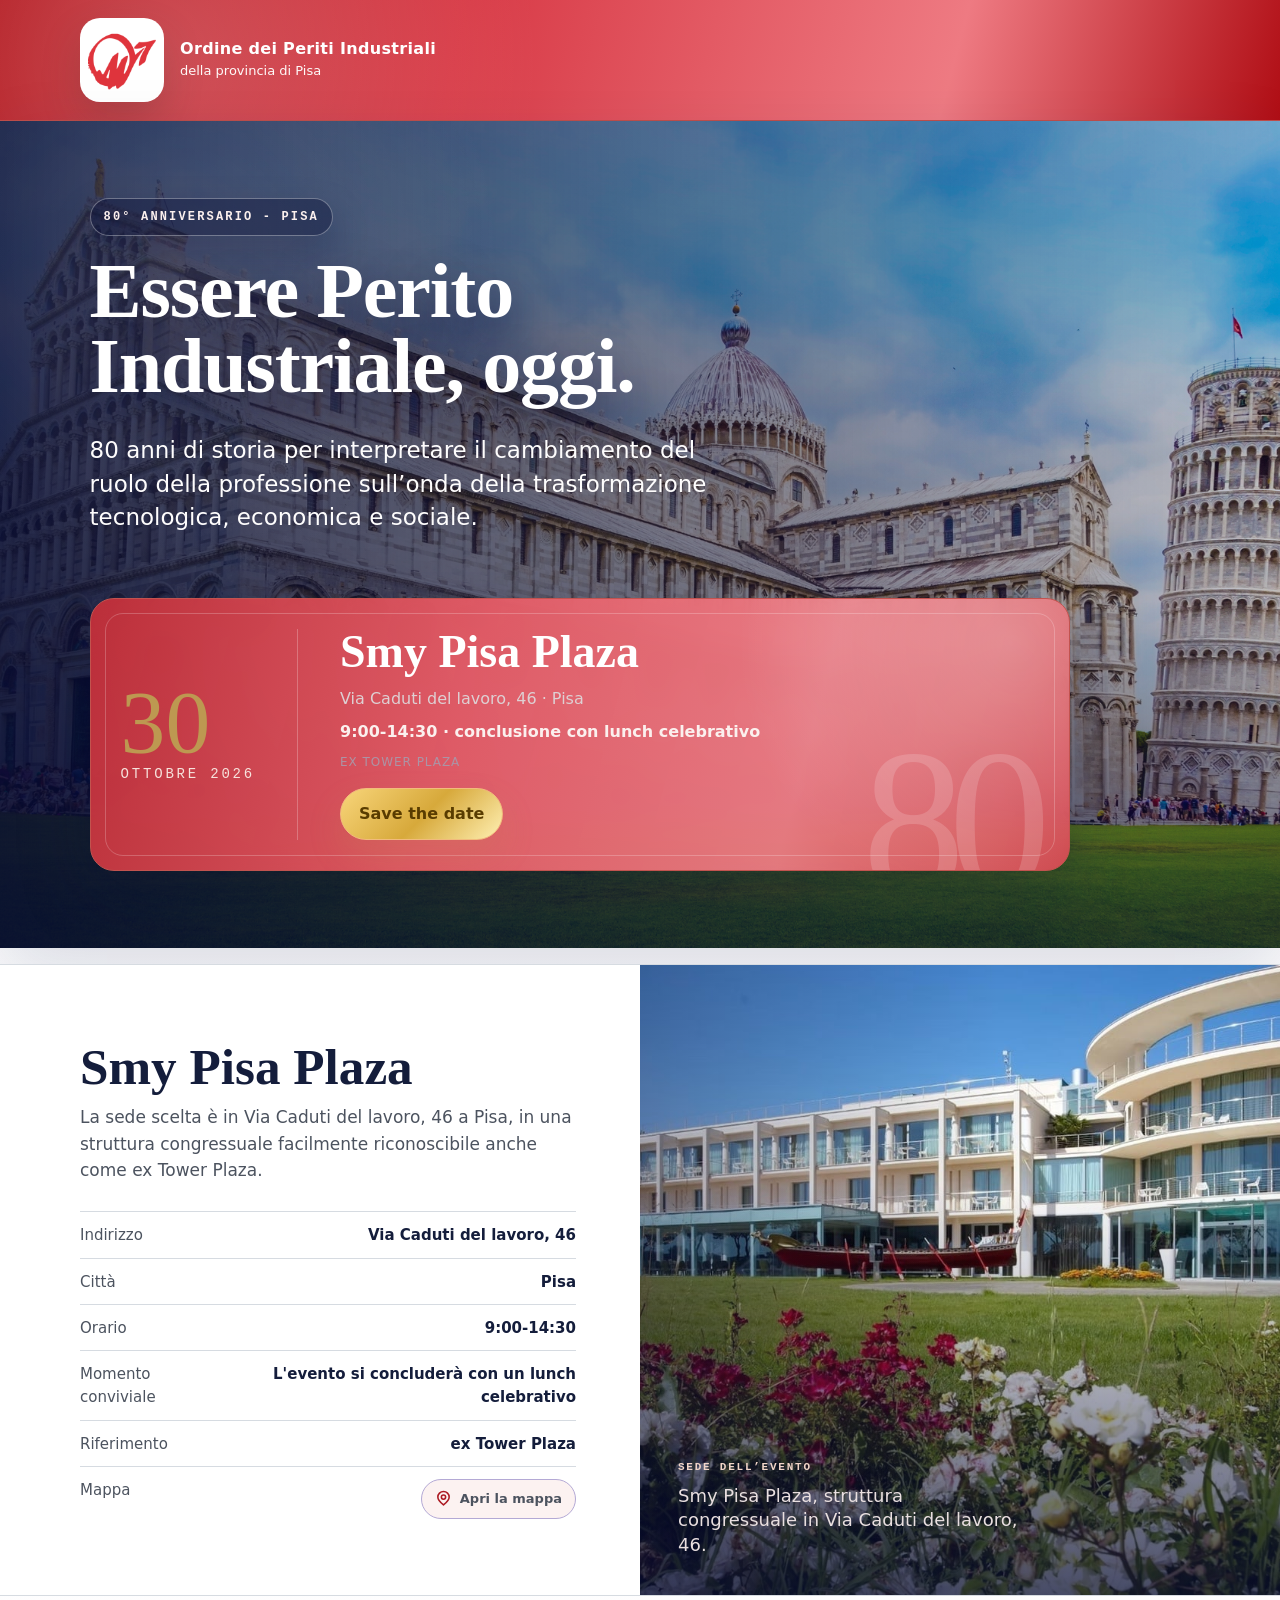
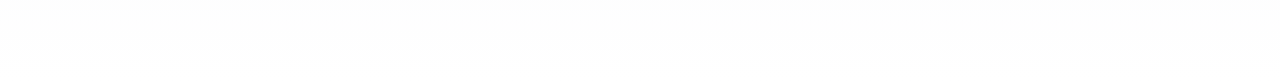
==== index.html @ 5a72cce8 "Move anniversary label into hero image" ====
<!doctype html>
<html lang="it">
<head>
  <meta charset="utf-8" />
  <meta name="viewport" content="width=device-width, initial-scale=1" />
  <title>Essere Perito Industriale, oggi. | 80° Anniversario Periti Pisa</title>
  <meta name="description" content="80 anni di storia per interpretare il cambiamento del ruolo della professione sull'onda della trasformazione tecnologica, economica e sociale." />
  <meta name="robots" content="noindex, nofollow, noarchive, nosnippet, noimageindex" />
  <meta name="googlebot" content="noindex, nofollow, noarchive, nosnippet, noimageindex" />
  <style>
    :root {
      --bg: oklch(98.5% 0.004 255);
      --surface: oklch(100% 0 0);
      --fg: oklch(24% 0.06 270);
      --muted: oklch(44% 0.022 260);
      --border: oklch(89% 0.01 255);
      --accent: oklch(48% 0.18 25);
      --accent-2: #e95d68;
      --accent-brown: #6c3b35;
      --accent-dark: #482a26;
      --red-soft: oklch(94% 0.034 22);
      --red-wash: oklch(97% 0.018 24);
      --red-gradient: linear-gradient(110deg, #d93a44 0%, #f0737d 28%, #e55a66 52%, #f28a91 78%, #d93a44 100%);
      --red-page-gradient: linear-gradient(180deg, #ffffff 0%, #fbfbfc 48%, #ffffff 100%);
      --deep: oklch(27% 0.09 270);
      --deep-2: oklch(18% 0.075 270);
      --gold: oklch(70% 0.10 82);
      --gold-strong: oklch(78% 0.13 82);
      --gold-dark: oklch(38% 0.08 78);
      --paper: oklch(97% 0.006 255);
      --font-display: "Iowan Old Style", "Charter", Georgia, serif;
      --font-body: -apple-system, BlinkMacSystemFont, "Segoe UI", system-ui, sans-serif;
      --font-mono: "IBM Plex Mono", ui-monospace, Menlo, monospace;
    }

    * { box-sizing: border-box; }
    html { scroll-behavior: smooth; }
    body {
      margin: 0;
      background: var(--bg);
      color: var(--fg);
      font-family: var(--font-body);
      line-height: 1.55;
      -webkit-font-smoothing: antialiased;
      text-rendering: optimizeLegibility;
    }

    a { color: inherit; }
    .page {
      min-height: 100vh;
      position: relative;
      background:
        radial-gradient(circle at 86% 8%, color-mix(in oklch, var(--accent-2) 5%, transparent), transparent 34rem),
        radial-gradient(circle at 8% 24%, color-mix(in oklch, var(--red-soft) 18%, transparent), transparent 34rem),
        var(--red-page-gradient);
    }

    .page::before {
      content: "";
      position: absolute;
      inset: 0;
      pointer-events: none;
      background:
        linear-gradient(135deg, color-mix(in oklch, var(--accent) 2%, transparent), transparent 30%),
        linear-gradient(315deg, color-mix(in oklch, var(--accent-2) 2%, transparent), transparent 38%);
      opacity: 0.34;
    }

    .page > * {
      position: relative;
      z-index: 1;
    }

    .wrap {
      width: min(1120px, calc(100% - 40px));
      margin: 0 auto;
    }

    .header-band {
      border-bottom: 1px solid color-mix(in oklch, white 18%, var(--accent));
      background:
        radial-gradient(circle at 12% 50%, color-mix(in oklch, white 22%, transparent), transparent 24rem),
        linear-gradient(105deg, #b00e15 0%, #d83a46 36%, #ee7a82 74%, #b00e15 100%);
      box-shadow: 0 14px 42px color-mix(in oklch, var(--accent) 16%, transparent);
    }

    .topbar {
      display: flex;
      justify-content: space-between;
      align-items: center;
      gap: 24px;
      padding: 18px 0;
    }

    .brand {
      display: flex;
      align-items: center;
      gap: 16px;
      min-width: 0;
    }

    .brand-logo {
      width: 84px;
      height: 84px;
      display: block;
      flex: 0 0 auto;
      object-fit: contain;
      padding: 7px;
      border-radius: 20px;
      background: white;
      border: 1px solid color-mix(in oklch, white 42%, transparent);
      box-shadow: 0 18px 38px color-mix(in oklch, var(--accent-dark) 22%, transparent);
    }

    .brand strong {
      display: block;
      color: white;
      font-size: 16px;
      line-height: 1.2;
      letter-spacing: 0.02em;
    }

    .brand span {
      display: block;
      color: color-mix(in oklch, white 78%, var(--red-soft));
      font-size: 13px;
      margin-top: 2px;
    }

    .cover-kicker {
      display: inline-flex;
      align-items: center;
      width: fit-content;
      margin: 0 0 18px;
      padding: 9px 13px;
      border: 1px solid color-mix(in oklch, white 34%, transparent);
      border-radius: 999px;
      background: color-mix(in oklch, var(--deep-2) 40%, transparent);
      color: color-mix(in oklch, white 88%, var(--gold));
      font-family: var(--font-mono);
      font-size: 12px;
      font-weight: 800;
      letter-spacing: 0.18em;
      text-transform: uppercase;
      box-shadow: 0 16px 36px color-mix(in oklch, var(--deep-2) 26%, transparent);
    }

    .hero-shell {
      width: 100%;
      margin: 0;
    }

    .hero {
      position: relative;
      display: grid;
      grid-template-columns: minmax(0, 1fr);
      align-content: space-between;
      gap: clamp(28px, 5vw, 72px);
      align-items: stretch;
      min-height: calc(100svh - 121px);
      margin: 0 0 16px;
      padding: clamp(34px, 6vw, 84px) max(clamp(24px, 7vw, 112px), calc((100vw - 1120px) / 2));
      overflow: hidden;
      border-radius: 0;
      background:
        linear-gradient(90deg, color-mix(in oklch, var(--deep-2) 88%, transparent) 0%, color-mix(in oklch, var(--deep-2) 56%, transparent) 48%, color-mix(in oklch, var(--deep-2) 24%, transparent) 100%),
        url("assets/pisa-piazza-miracoli.png") center 54% / cover no-repeat;
      box-shadow: 0 28px 70px color-mix(in oklch, var(--deep) 14%, transparent);
    }

    .hero::before {
      content: "";
      position: absolute;
      inset: 0;
      background:
        radial-gradient(circle at 14% 16%, color-mix(in oklch, white 12%, transparent), transparent 20rem),
        linear-gradient(180deg, transparent 58%, color-mix(in oklch, var(--deep-2) 54%, transparent));
      pointer-events: none;
    }

    .hero-copy {
      position: relative;
      z-index: 1;
      min-width: 0;
      align-self: end;
      max-width: 760px;
    }

    .eyebrow {
      color: var(--accent);
      font-family: var(--font-mono);
      font-size: 12px;
      letter-spacing: 0.18em;
      text-transform: uppercase;
      font-weight: 700;
      margin: 0 0 18px;
    }

    h1 {
      margin: 0;
      color: var(--fg);
      font-family: var(--font-display);
      font-size: clamp(46px, 6.1vw, 84px);
      line-height: 0.96;
      letter-spacing: -0.015em;
      text-wrap: balance;
    }

    .hero .eyebrow {
      color: color-mix(in oklch, white 78%, var(--gold));
    }

    .hero h1 {
      color: white;
      max-width: 900px;
      text-shadow: 0 18px 46px color-mix(in oklch, var(--deep-2) 58%, transparent);
    }

    .anniversary {
      color: var(--accent);
      font-feature-settings: "lnum" 1;
    }

    .hero .anniversary {
      color: var(--gold);
    }

    .lead {
      max-width: 660px;
      margin: clamp(20px, 3vw, 30px) 0 0;
      color: var(--muted);
      font-size: clamp(18px, 2vw, 23px);
      line-height: 1.45;
      text-wrap: pretty;
    }

    .hero .lead {
      max-width: 620px;
      color: color-mix(in oklch, white 82%, var(--paper));
    }

    .actions {
      display: flex;
      flex-wrap: wrap;
      gap: 12px;
      margin-top: 30px;
    }

    .button {
      min-height: 48px;
      display: inline-flex;
      align-items: center;
      justify-content: center;
      padding: 13px 18px;
      border: 1px solid var(--fg);
      border-radius: 999px;
      text-decoration: none;
      font-weight: 800;
    }

    .button.primary {
      background: var(--red-gradient);
      border-color: var(--accent);
      color: white;
      box-shadow: 0 18px 36px color-mix(in oklch, var(--accent) 12%, transparent);
    }

    .button.secondary {
      background: transparent;
      color: var(--fg);
    }

    .hero .button.secondary {
      border-color: color-mix(in oklch, white 70%, transparent);
      background: color-mix(in oklch, var(--deep-2) 18%, transparent);
      color: white;
      backdrop-filter: blur(8px);
      -webkit-backdrop-filter: blur(8px);
    }

    .event-save-date {
      border-color: color-mix(in oklch, var(--gold-strong) 78%, white);
      background: linear-gradient(135deg, #f8d57a 0%, #d7a93b 52%, #fff0b3 100%);
      color: var(--gold-dark);
      box-shadow: 0 16px 34px color-mix(in oklch, var(--gold) 18%, transparent);
      width: fit-content;
    }

    .event-card {
      position: relative;
      z-index: 1;
      display: grid;
      grid-template-columns: auto minmax(0, 1fr);
      align-items: center;
      gap: clamp(20px, 4vw, 42px);
      min-height: 0;
      margin: 0;
      padding: clamp(20px, 3vw, 30px);
      background:
        radial-gradient(circle at 92% 20%, color-mix(in oklch, white 34%, transparent), transparent 18rem),
        linear-gradient(105deg, #c92f39 0%, #e85c67 35%, #f27d86 72%, #d6414b 100%);
      color: white;
      border: 1px solid color-mix(in oklch, white 20%, var(--accent));
      border-radius: 24px;
      overflow: hidden;
      box-shadow: 0 18px 46px color-mix(in oklch, var(--accent) 11%, transparent);
    }

    .hero .event-card {
      align-self: end;
      width: min(100%, 980px);
      background:
        radial-gradient(circle at 94% 16%, color-mix(in oklch, white 30%, transparent), transparent 17rem),
        linear-gradient(105deg, color-mix(in oklch, #c92f39 92%, transparent) 0%, color-mix(in oklch, #e85c67 94%, transparent) 38%, color-mix(in oklch, #f27d86 92%, transparent) 72%, color-mix(in oklch, #d6414b 94%, transparent) 100%);
      backdrop-filter: blur(12px);
      -webkit-backdrop-filter: blur(12px);
      box-shadow: 0 24px 70px color-mix(in oklch, var(--deep-2) 32%, transparent);
    }

    .event-card::before {
      content: "";
      position: absolute;
      inset: 14px;
      border: 1px solid color-mix(in oklch, white 22%, transparent);
      border-radius: 18px;
      pointer-events: none;
    }

    .event-card::after {
      content: "80";
      position: absolute;
      right: clamp(16px, 3vw, 34px);
      bottom: -34px;
      z-index: 0;
      color: color-mix(in oklch, white 16%, transparent);
      font-family: var(--font-display);
      font-size: clamp(120px, 16vw, 220px);
      line-height: 0.8;
      letter-spacing: -0.08em;
      pointer-events: none;
    }

    .date-block {
      position: relative;
      z-index: 1;
      display: grid;
      gap: 4px;
    }

    .date-block .day {
      font-family: var(--font-display);
      font-size: clamp(58px, 7vw, 92px);
      line-height: 0.85;
      color: var(--gold);
    }

    .date-block .month {
      font-family: var(--font-mono);
      letter-spacing: 0.2em;
      text-transform: uppercase;
      font-size: 14px;
      color: color-mix(in oklch, white 76%, var(--gold));
    }

    .venue-block {
      position: relative;
      z-index: 1;
      border-left: 1px solid color-mix(in oklch, white 24%, transparent);
      padding-left: clamp(20px, 4vw, 42px);
    }

    .venue-block h2 {
      margin: 0;
      font-family: var(--font-display);
      font-size: clamp(28px, 3.8vw, 46px);
      line-height: 1;
      color: white;
    }

    .venue-block p {
      margin: 12px 0 0;
      color: color-mix(in oklch, white 82%, var(--deep));
      font-size: 16px;
    }

    .event-time {
      display: block;
      margin-top: 8px;
      color: color-mix(in oklch, white 88%, var(--gold));
      font-weight: 800;
    }

    .map-link {
      min-height: 40px;
      display: inline-flex;
      align-items: center;
      gap: 8px;
      padding: 9px 13px;
      border: 1px solid color-mix(in oklch, white 42%, transparent);
      border-radius: 999px;
      color: white;
      background: color-mix(in oklch, var(--deep-2) 14%, transparent);
      text-decoration: none;
      font-size: 13px;
      font-weight: 800;
      backdrop-filter: blur(8px);
      -webkit-backdrop-filter: blur(8px);
    }

    .map-link svg {
      width: 17px;
      height: 17px;
      flex: 0 0 auto;
      stroke-width: 2.2;
    }

    .location-map {
      grid-column: 1 / -1;
    }

    .location-map .map-link {
      border-color: color-mix(in oklch, var(--accent) 32%, var(--border));
      color: var(--accent);
      background: color-mix(in oklch, var(--accent) 6%, white);
      backdrop-filter: none;
      -webkit-backdrop-filter: none;
    }

    .venue-block small {
      display: block;
      margin-top: 8px;
      color: color-mix(in oklch, white 58%, var(--deep));
      font-size: 12px;
      letter-spacing: 0.08em;
      text-transform: uppercase;
    }

    .event-action {
      position: relative;
      z-index: 1;
      display: flex;
      justify-content: flex-start;
      align-items: center;
      margin-top: 16px;
    }

    .section {
      padding: clamp(46px, 7vw, 84px) 0;
      width: 100%;
    }

    .location-section {
      padding-top: 0;
      padding-bottom: clamp(44px, 7vw, 86px);
      background:
        linear-gradient(180deg, white 0%, color-mix(in oklch, var(--paper) 64%, white) 50%, white 100%);
    }

    .section-grid {
      display: grid;
      grid-template-columns: 0.75fr 1.25fr;
      gap: clamp(28px, 6vw, 84px);
      align-items: start;
    }

    .section-title {
      margin: 0;
      color: var(--fg);
      font-family: var(--font-display);
      font-size: clamp(34px, 4.6vw, 64px);
      line-height: 1;
      text-wrap: balance;
    }

    .body-copy {
      display: grid;
      gap: 18px;
      color: var(--muted);
      font-size: clamp(17px, 1.4vw, 19px);
    }

    .body-copy p { margin: 0; max-width: 68ch; }

    .location {
      display: grid;
      grid-template-columns: 1fr 1fr;
      width: 100%;
      max-width: none;
      border-top: 1px solid var(--border);
      border-bottom: 1px solid var(--border);
      background: var(--surface);
      overflow: hidden;
    }

    .location-copy {
      width: min(560px, calc(100% - 40px));
      justify-self: end;
      padding: clamp(38px, 6vw, 76px) clamp(28px, 5vw, 64px) clamp(38px, 6vw, 76px) 0;
    }

    .location-copy h2 {
      margin: 0 0 12px;
      font-family: var(--font-display);
      font-size: clamp(32px, 4vw, 54px);
      line-height: 1;
    }

    .location-copy p {
      margin: 0 0 18px;
      color: var(--muted);
      font-size: 17px;
    }

    .location-meta {
      display: grid;
      gap: 10px;
      margin: 28px 0 0;
    }

    .meta-line {
      display: flex;
      justify-content: space-between;
      gap: 20px;
      padding-top: 12px;
      border-top: 1px solid var(--border);
      font-size: 15px;
    }

    .meta-line span { color: var(--muted); }
    .meta-line strong { text-align: right; }

    .location-photo {
      min-height: clamp(430px, 44vw, 620px);
      color: white;
      display: grid;
      position: relative;
      overflow: hidden;
    }

    .location-photo img {
      position: absolute;
      inset: 0;
      width: 100%;
      height: 100%;
      object-fit: cover;
      object-position: center 28%;
    }

    .location-photo::after {
      content: "";
      position: absolute;
      inset: 0;
      background:
        linear-gradient(180deg, transparent 35%, color-mix(in oklch, var(--deep-2) 74%, transparent)),
        linear-gradient(90deg, color-mix(in oklch, var(--deep-2) 34%, transparent), transparent 56%);
    }

    .photo-caption {
      align-self: end;
      justify-self: start;
      position: absolute;
      left: clamp(22px, 4vw, 38px);
      right: clamp(22px, 4vw, 38px);
      bottom: clamp(22px, 4vw, 38px);
      z-index: 1;
      max-width: 34ch;
    }

    .photo-caption span {
      display: block;
      color: color-mix(in oklch, white 64%, var(--gold));
      font-family: var(--font-mono);
      font-size: 11px;
      font-weight: 800;
      letter-spacing: 0.16em;
      text-transform: uppercase;
      margin-bottom: 8px;
    }

    .photo-caption p {
      margin: 0;
      color: color-mix(in oklch, white 88%, var(--deep));
      font-size: 18px;
      line-height: 1.35;
    }

    .closing {
      width: 100%;
      max-width: none;
      margin-top: 0;
      padding: clamp(26px, 4vw, 48px) max(clamp(24px, 7vw, 112px), calc((100vw - 1120px) / 2));
      background:
        radial-gradient(circle at 88% 16%, color-mix(in oklch, white 22%, transparent), transparent 16rem),
        linear-gradient(110deg, #cf3741 0%, #eb6871 44%, #f08a90 100%);
      color: white;
      display: grid;
      grid-template-columns: 1fr auto;
      gap: 28px;
      align-items: center;
      border-radius: 0;
    }

    .closing h2 {
      margin: 0;
      font-family: var(--font-display);
      font-size: clamp(34px, 5vw, 70px);
      line-height: 1;
    }

    .closing p {
      margin: 12px 0 0;
      color: color-mix(in oklch, white 72%, var(--fg));
      font-size: 17px;
    }

    .closing .button {
      border-color: color-mix(in oklch, var(--gold-strong) 78%, white);
      background: linear-gradient(135deg, #f8d57a 0%, #d7a93b 52%, #fff0b3 100%);
      color: var(--gold-dark);
      white-space: nowrap;
    }

    footer {
      padding: 24px 0 34px;
      color: var(--muted);
      font-size: 13px;
      border-top: 1px solid var(--border);
    }

    @media (max-width: 860px) {
      .hero,
      .section-grid,
      .location,
      .closing {
        grid-template-columns: 1fr;
      }

      .hero {
        min-height: calc(100svh - 103px);
        gap: 26px;
        padding-block: clamp(28px, 6vw, 54px);
        background:
          linear-gradient(180deg, color-mix(in oklch, var(--deep-2) 86%, transparent) 0%, color-mix(in oklch, var(--deep-2) 54%, transparent) 62%, color-mix(in oklch, var(--deep-2) 30%, transparent) 100%),
          url("assets/pisa-piazza-miracoli.png") center 48% / cover no-repeat;
      }

      .hero-copy {
        align-self: center;
      }

      .hero h1 {
        max-width: 11ch;
      }

      .event-card {
        grid-template-columns: auto minmax(0, 1fr);
        border-radius: 20px;
      }

      .location-copy {
        width: min(100% - 40px, 680px);
        justify-self: center;
        padding: clamp(32px, 6vw, 52px) 0;
      }
      .location-photo { min-height: 420px; }
      .closing .button { justify-self: start; }
    }

    @media (max-width: 520px) {
      .wrap { width: min(100% - 28px, 1120px); }
      .header-band {
        box-shadow: 0 10px 28px color-mix(in oklch, var(--accent) 12%, transparent);
      }
      .topbar {
        align-items: center;
        gap: 10px;
        padding: 10px 0;
      }
      .brand { gap: 9px; }
      .brand-logo {
        width: 54px;
        height: 54px;
        padding: 5px;
        border-radius: 14px;
      }
      .brand strong {
        max-width: 18ch;
        font-size: 13px;
        line-height: 1.12;
      }
      .brand span { display: none; }
      .hero {
        min-height: calc(100svh - 75px);
        margin-top: 0;
        padding: 24px 16px 18px;
        border-radius: 0;
        gap: 22px;
        background:
          linear-gradient(180deg, color-mix(in oklch, var(--deep-2) 88%, transparent) 0%, color-mix(in oklch, var(--deep-2) 58%, transparent) 56%, color-mix(in oklch, var(--deep-2) 34%, transparent) 100%),
          url("assets/pisa-piazza-miracoli.png") 58% 48% / cover no-repeat;
      }
      .hero-copy {
        align-self: end;
        padding-top: 12svh;
      }
      h1 {
        font-size: clamp(40px, 14vw, 62px);
        line-height: 0.94;
      }
      .hero .lead {
        max-width: 31ch;
        margin-top: 16px;
        font-size: 16px;
        line-height: 1.38;
      }
      .actions { flex-direction: column; }
      .button {
        width: 100%;
        min-height: 46px;
        padding: 12px 16px;
      }
      .event-save-date { width: 100%; }
      .event-card {
        grid-template-columns: 1fr;
        gap: 14px;
        padding: 18px;
        border-radius: 18px;
      }
      .event-card::before {
        inset: 10px;
        border-radius: 14px;
      }
      .event-card::after {
        right: 12px;
        bottom: -20px;
        font-size: 118px;
        color: color-mix(in oklch, white 12%, transparent);
      }
      .date-block {
        display: flex;
        align-items: end;
        gap: 12px;
      }
      .date-block .day {
        font-size: 58px;
      }
      .date-block .month {
        max-width: 12ch;
        padding-bottom: 5px;
        font-size: 11px;
        line-height: 1.25;
        letter-spacing: 0.14em;
      }
      .venue-block {
        border-left: 0;
        border-top: 1px solid color-mix(in oklch, white 24%, transparent);
        padding-left: 0;
        padding-top: 14px;
      }
      .venue-block h2 {
        font-size: 30px;
      }
      .venue-block p {
        margin-top: 8px;
        font-size: 14px;
        line-height: 1.4;
      }
      .event-time {
        margin-top: 6px;
      }
      .meta-line { display: grid; gap: 4px; }
      .meta-line strong { text-align: left; }
      .event-action {
        justify-content: stretch;
        min-width: 0;
        margin-top: 12px;
      }
      .location-section { padding-bottom: 34px; }
      .location-copy {
        width: min(100% - 28px, 680px);
        padding: 34px 0 28px;
      }
      .location-copy h2 {
        font-size: clamp(34px, 12vw, 46px);
      }
      .location-copy p {
        font-size: 16px;
        line-height: 1.45;
      }
      .location-meta {
        gap: 8px;
        margin-top: 22px;
      }
      .meta-line {
        padding-top: 10px;
        font-size: 14px;
      }
      .location-map .map-link {
        width: 100%;
        justify-content: center;
      }
      .location-photo {
        min-height: 300px;
      }
      .photo-caption {
        left: 18px;
        right: 18px;
        bottom: 18px;
      }
      .photo-caption p {
        font-size: 15px;
      }
      .closing { padding-inline: 18px; }
    }

    @media (max-width: 380px) {
      .brand strong { max-width: 21ch; }
      .hero {
        min-height: auto;
        padding-top: 72px;
      }
      .hero-copy { padding-top: 0; }
      h1 { font-size: 40px; }
      .hero .lead { font-size: 15px; }
      .date-block .day { font-size: 52px; }
      .venue-block h2 { font-size: 28px; }
    }
  </style>
</head>
<body>
  <main class="page">
    <div class="header-band">
      <div class="wrap">
        <header class="topbar" aria-label="Intestazione evento">
          <div class="brand">
            <img class="brand-logo" src="assets/logo-periti-pittogramma.png" alt="Periti Industriali Pisa" width="100" height="100">
            <div>
              <strong>Ordine dei Periti Industriali</strong>
              <span>della provincia di Pisa</span>
            </div>
          </div>
        </header>
      </div>
    </div>

    <div class="hero-shell">
      <section class="hero" aria-labelledby="hero-title">
        <div class="hero-copy">
          <p class="cover-kicker">80° ANNIVERSARIO - PISA</p>
          <h1 id="hero-title">Essere Perito Industriale, oggi.</h1>
          <p class="lead">80 anni di storia per interpretare il cambiamento del ruolo della professione sull’onda della trasformazione tecnologica, economica e sociale.</p>
        </div>
        <aside class="event-card" aria-label="Dettagli principali dell'evento">
          <div class="date-block">
            <span class="day">30</span>
            <span class="month">ottobre 2026</span>
          </div>
          <div class="venue-block">
            <h2>Smy Pisa Plaza</h2>
            <p>Via Caduti del lavoro, 46 · Pisa <span class="event-time">9:00-14:30 · conclusione con lunch celebrativo</span></p>
            <small>ex Tower Plaza</small>
            <div class="event-action">
              <a class="button event-save-date" href="data:text/calendar;charset=utf-8,BEGIN%3AVCALENDAR%0AVERSION%3A2.0%0ABEGIN%3AVEVENT%0ADTSTART%3A20261030T090000%0ADTEND%3A20261030T143000%0ASUMMARY%3AEssere%20Perito%20Industriale%2C%20oggi.%0ALOCATION%3ASmy%20Pisa%20Plaza%2C%20Via%20Caduti%20del%20lavoro%2046%2C%20Pisa%0ADESCRIPTION%3A80%20anni%20di%20storia%20per%20interpretare%20il%20cambiamento%20del%20ruolo%20della%20professione.%20L%27evento%20si%20concludera%27%20con%20un%20lunch%20celebrativo.%0AEND%3AVEVENT%0AEND%3AVCALENDAR" download="80-anniversario-periti-pisa.ics">Save the date</a>
            </div>
          </div>
        </aside>
      </section>
    </div>

    <section class="section location-section" aria-labelledby="location-title">
      <div class="wrap location">
        <div class="location-copy">
          <h2 id="location-title">Smy Pisa Plaza</h2>
          <p>La sede scelta è in Via Caduti del lavoro, 46 a Pisa, in una struttura congressuale facilmente riconoscibile anche come ex Tower Plaza.</p>
          <div class="location-meta">
            <div class="meta-line">
              <span>Indirizzo</span>
              <strong>Via Caduti del lavoro, 46</strong>
            </div>
            <div class="meta-line">
              <span>Città</span>
              <strong>Pisa</strong>
            </div>
            <div class="meta-line">
              <span>Orario</span>
              <strong>9:00-14:30</strong>
            </div>
            <div class="meta-line">
              <span>Momento conviviale</span>
              <strong>L'evento si concluderà con un lunch celebrativo</strong>
            </div>
            <div class="meta-line">
              <span>Riferimento</span>
              <strong>ex Tower Plaza</strong>
            </div>
            <div class="meta-line location-map">
              <span>Mappa</span>
              <a class="map-link" href="https://www.google.com/maps/search/?api=1&amp;query=Smy%20Pisa%20Plaza%20Via%20Caduti%20del%20lavoro%2046%20Pisa" target="_blank" rel="noopener" aria-label="Apri la mappa dello Smy Pisa Plaza">
                <svg viewBox="0 0 24 24" aria-hidden="true" fill="none" stroke="currentColor" stroke-linecap="round" stroke-linejoin="round">
                  <path d="M20 10c0 5-8 11-8 11S4 15 4 10a8 8 0 1 1 16 0Z"></path>
                  <circle cx="12" cy="10" r="3"></circle>
                </svg>
                <span>Apri la mappa</span>
              </a>
            </div>
          </div>
        </div>
        <div class="location-photo" aria-label="Foto dello Smy Pisa Plaza">
          <img src="assets/smy-pisa-plaza-facciata.jpg" alt="Facciata dello Smy Pisa Plaza con giardino" loading="lazy" decoding="async">
          <div class="photo-caption">
            <span>Sede dell’evento</span>
            <p>Smy Pisa Plaza, struttura congressuale in Via Caduti del lavoro, 46.</p>
          </div>
        </div>
      </div>
    </section>

  </main>
</body>
</html>
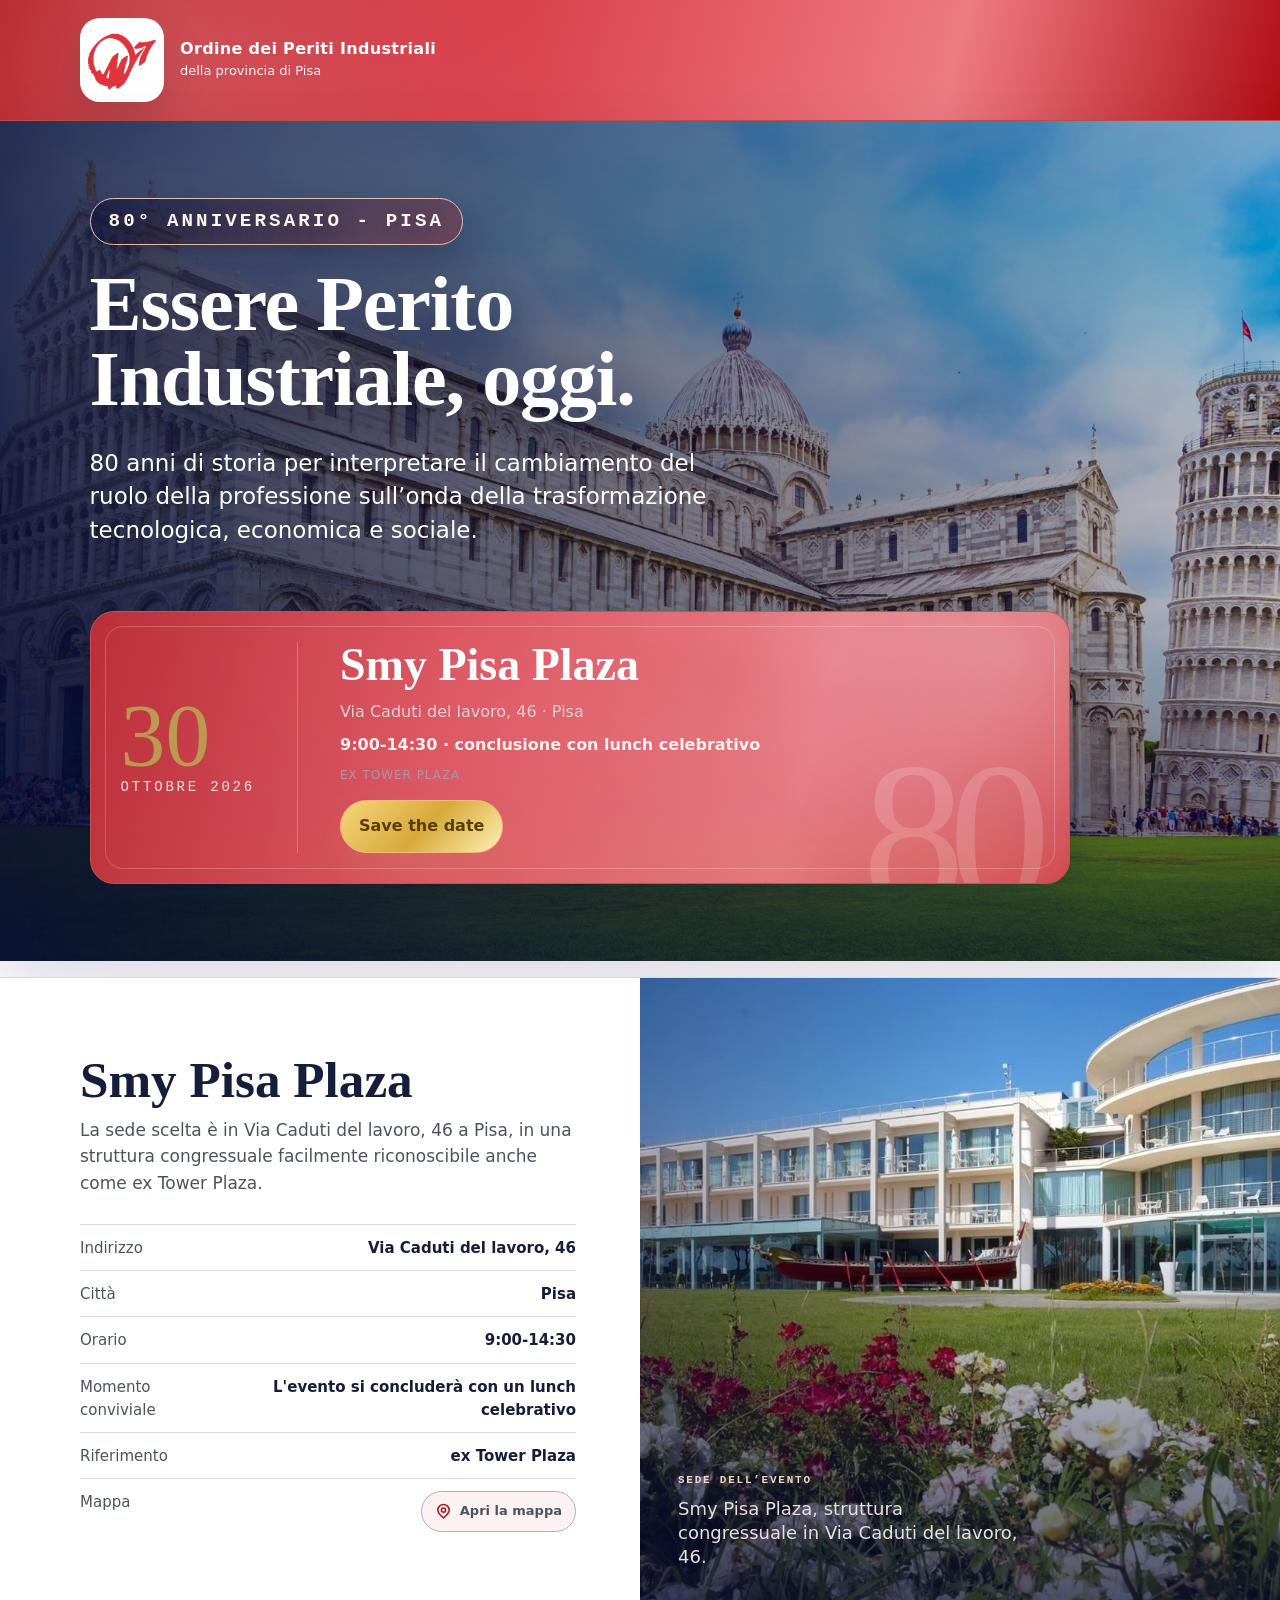
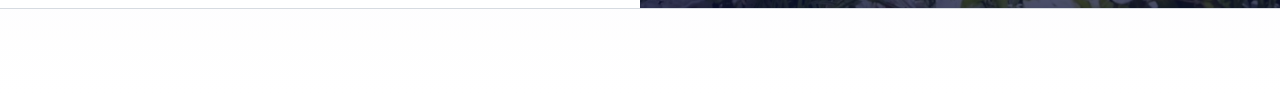
==== commit 406bdec9: "Make anniversary label more prominent" ====
--- a/index.html
+++ b/index.html
@@ -131,18 +131,21 @@
       display: inline-flex;
       align-items: center;
       width: fit-content;
-      margin: 0 0 18px;
-      padding: 9px 13px;
-      border: 1px solid color-mix(in oklch, white 34%, transparent);
+      margin: 0 0 22px;
+      padding: 13px 18px;
+      border: 1px solid color-mix(in oklch, var(--gold) 54%, white);
       border-radius: 999px;
-      background: color-mix(in oklch, var(--deep-2) 40%, transparent);
-      color: color-mix(in oklch, white 88%, var(--gold));
+      background:
+        linear-gradient(135deg, color-mix(in oklch, var(--deep-2) 58%, transparent), color-mix(in oklch, var(--accent) 36%, transparent));
+      color: color-mix(in oklch, white 92%, var(--gold));
       font-family: var(--font-mono);
-      font-size: 12px;
-      font-weight: 800;
-      letter-spacing: 0.18em;
+      font-size: clamp(17px, 1.5vw, 24px);
+      line-height: 1;
+      font-weight: 900;
+      letter-spacing: 0.16em;
       text-transform: uppercase;
-      box-shadow: 0 16px 36px color-mix(in oklch, var(--deep-2) 26%, transparent);
+      box-shadow: 0 18px 44px color-mix(in oklch, var(--deep-2) 36%, transparent);
+      text-shadow: 0 8px 24px color-mix(in oklch, var(--deep-2) 42%, transparent);
     }
 
     .hero-shell {
@@ -713,6 +716,12 @@
         font-size: 16px;
         line-height: 1.38;
       }
+      .cover-kicker {
+        margin-bottom: 16px;
+        padding: 10px 13px;
+        font-size: clamp(14px, 4.2vw, 17px);
+        letter-spacing: 0.12em;
+      }
       .actions { flex-direction: column; }
       .button {
         width: 100%;
@@ -821,6 +830,10 @@
       }
       .hero-copy { padding-top: 0; }
       h1 { font-size: 40px; }
+      .cover-kicker {
+        font-size: 13px;
+        letter-spacing: 0.1em;
+      }
       .hero .lead { font-size: 15px; }
       .date-block .day { font-size: 52px; }
       .venue-block h2 { font-size: 28px; }
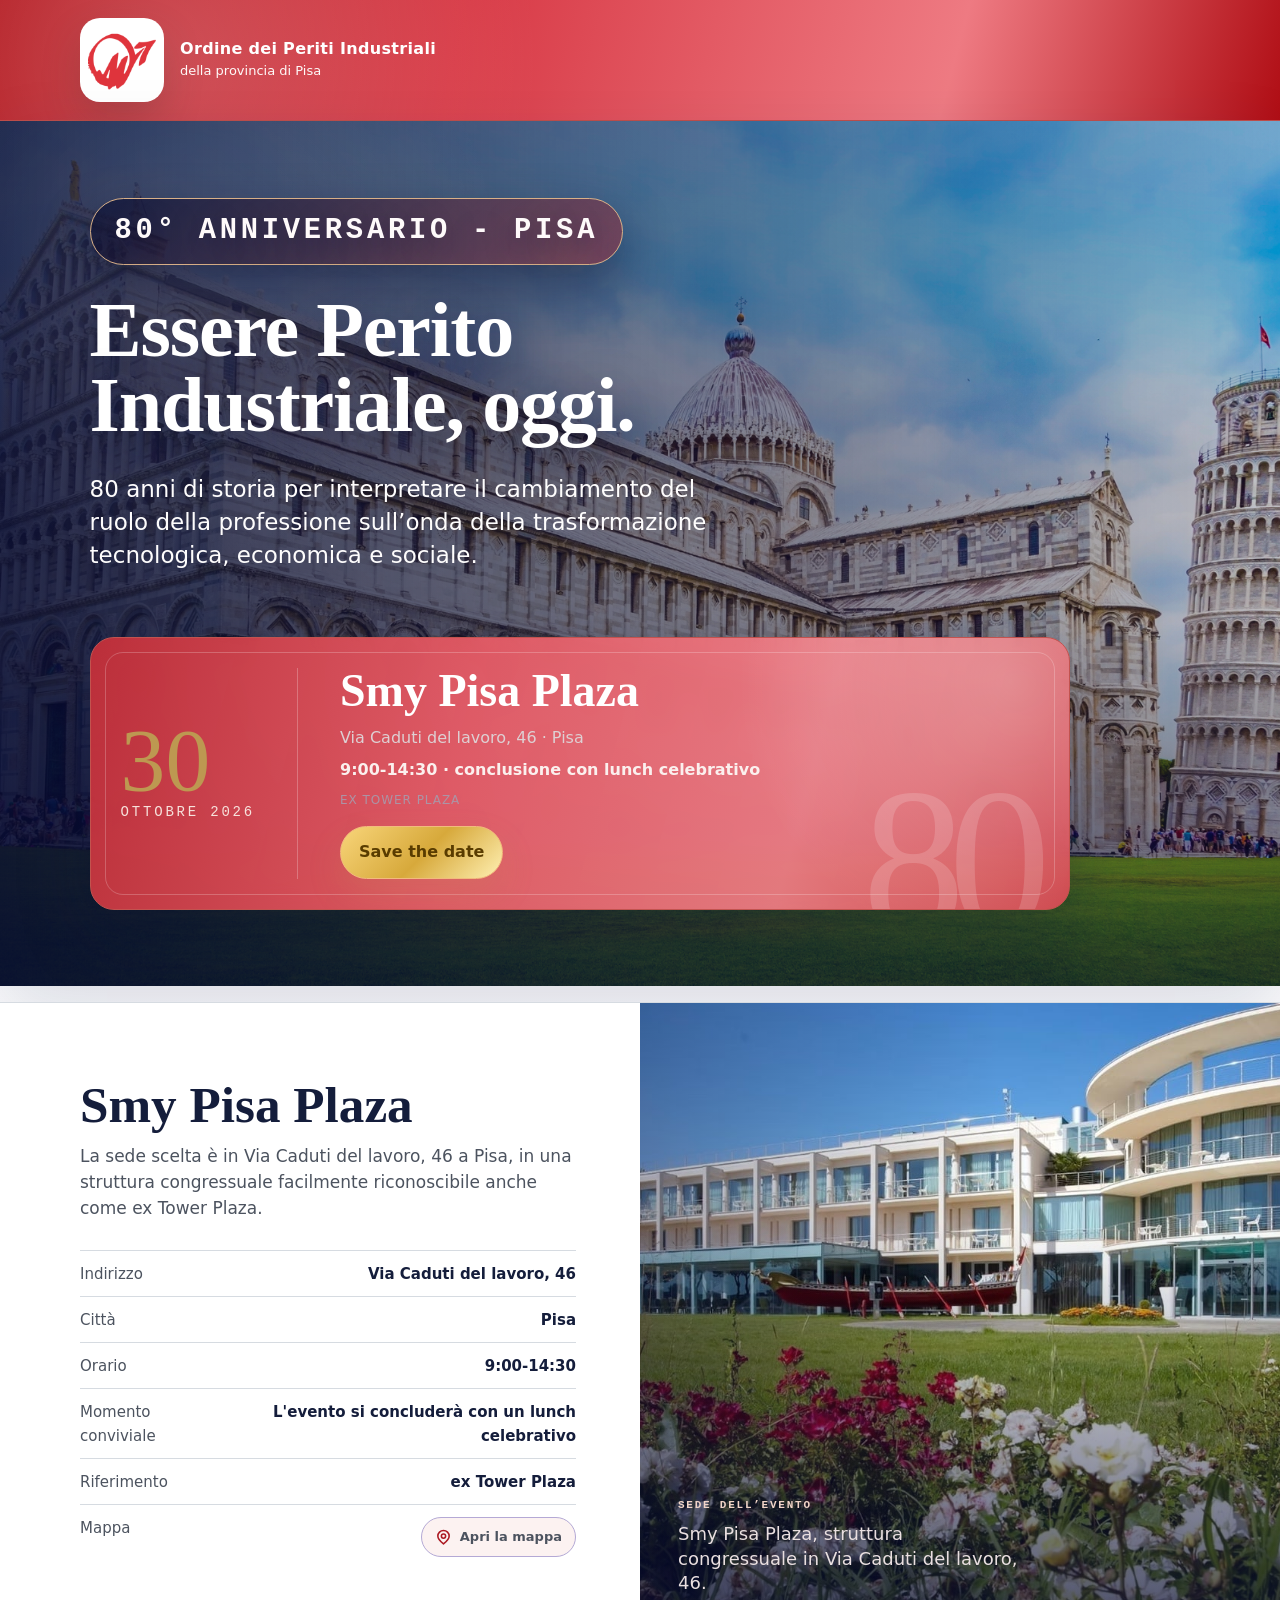
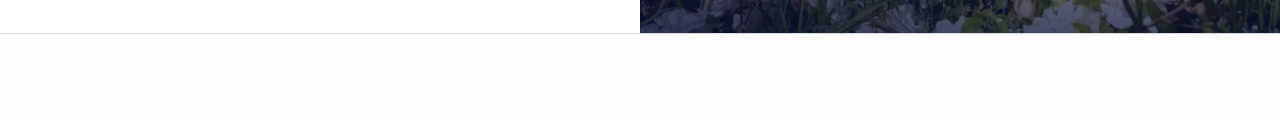
==== commit 9f7d4bf3: "Enlarge anniversary label in hero" ====
--- a/index.html
+++ b/index.html
@@ -131,21 +131,21 @@
       display: inline-flex;
       align-items: center;
       width: fit-content;
-      margin: 0 0 22px;
-      padding: 13px 18px;
-      border: 1px solid color-mix(in oklch, var(--gold) 54%, white);
+      margin: 0 0 28px;
+      padding: 18px 24px;
+      border: 1.5px solid color-mix(in oklch, var(--gold) 72%, white);
       border-radius: 999px;
       background:
-        linear-gradient(135deg, color-mix(in oklch, var(--deep-2) 58%, transparent), color-mix(in oklch, var(--accent) 36%, transparent));
-      color: color-mix(in oklch, white 92%, var(--gold));
+        linear-gradient(135deg, color-mix(in oklch, var(--deep-2) 68%, transparent), color-mix(in oklch, var(--accent) 46%, transparent));
+      color: color-mix(in oklch, white 96%, var(--gold));
       font-family: var(--font-mono);
-      font-size: clamp(17px, 1.5vw, 24px);
+      font-size: clamp(24px, 2.25vw, 38px);
       line-height: 1;
       font-weight: 900;
-      letter-spacing: 0.16em;
+      letter-spacing: 0.13em;
       text-transform: uppercase;
-      box-shadow: 0 18px 44px color-mix(in oklch, var(--deep-2) 36%, transparent);
-      text-shadow: 0 8px 24px color-mix(in oklch, var(--deep-2) 42%, transparent);
+      box-shadow: 0 22px 52px color-mix(in oklch, var(--deep-2) 46%, transparent);
+      text-shadow: 0 10px 28px color-mix(in oklch, var(--deep-2) 52%, transparent);
     }
 
     .hero-shell {
@@ -717,10 +717,10 @@
         line-height: 1.38;
       }
       .cover-kicker {
-        margin-bottom: 16px;
-        padding: 10px 13px;
-        font-size: clamp(14px, 4.2vw, 17px);
-        letter-spacing: 0.12em;
+        margin-bottom: 18px;
+        padding: 13px 15px;
+        font-size: clamp(17px, 5vw, 22px);
+        letter-spacing: 0.1em;
       }
       .actions { flex-direction: column; }
       .button {
@@ -831,8 +831,9 @@
       .hero-copy { padding-top: 0; }
       h1 { font-size: 40px; }
       .cover-kicker {
-        font-size: 13px;
-        letter-spacing: 0.1em;
+        font-size: 15px;
+        letter-spacing: 0.08em;
+        padding: 11px 12px;
       }
       .hero .lead { font-size: 15px; }
       .date-block .day { font-size: 52px; }
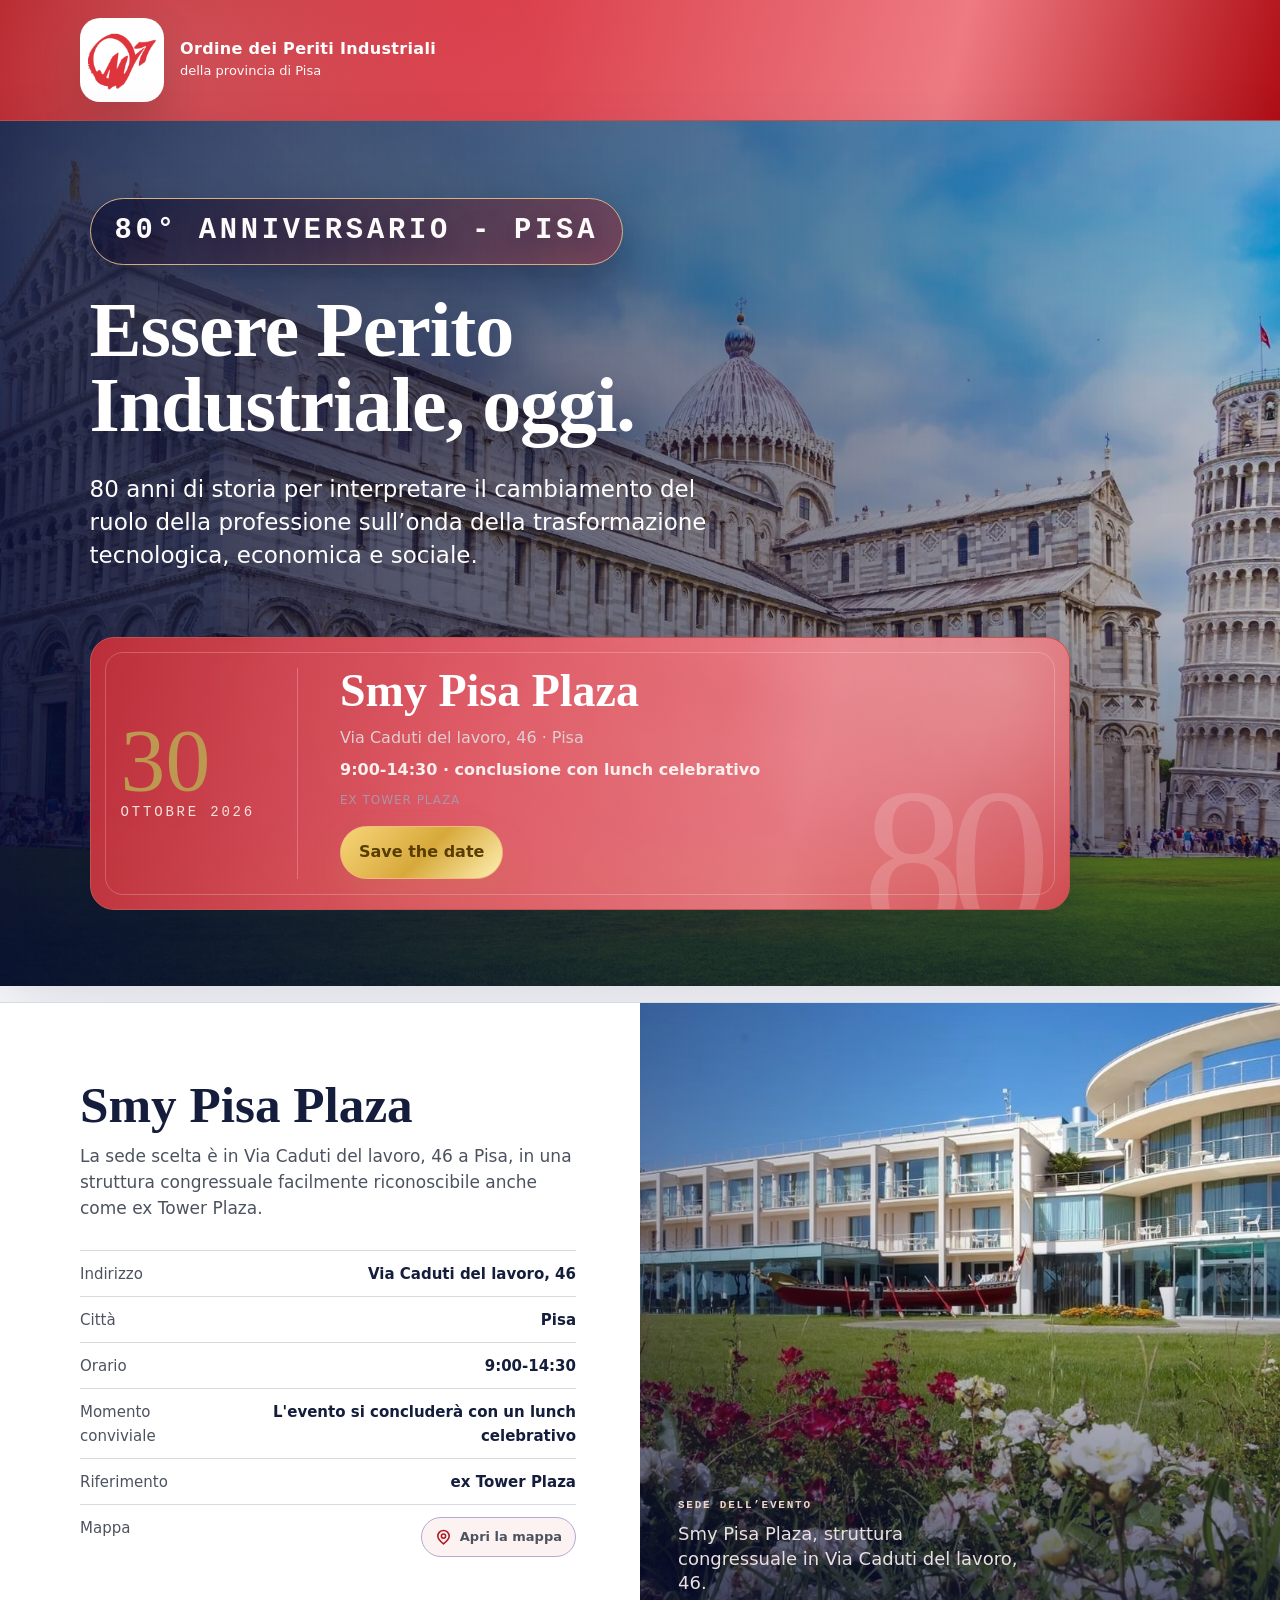
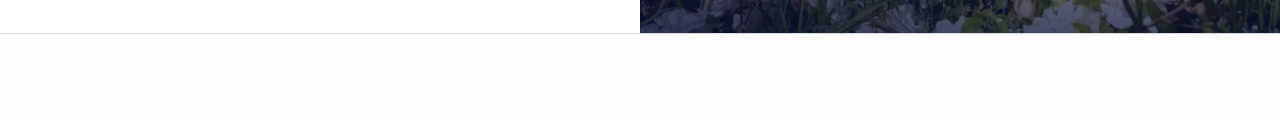
==== commit 8760e53c: "perf: serve hero photo as WebP instead of 3.5 MB PNG The hero background was a 1920x1080 photograph " ====
--- a/index.html
+++ b/index.html
@@ -167,7 +167,7 @@
       border-radius: 0;
       background:
         linear-gradient(90deg, color-mix(in oklch, var(--deep-2) 88%, transparent) 0%, color-mix(in oklch, var(--deep-2) 56%, transparent) 48%, color-mix(in oklch, var(--deep-2) 24%, transparent) 100%),
-        url("assets/pisa-piazza-miracoli.png") center 54% / cover no-repeat;
+        url("assets/pisa-piazza-miracoli.webp") center 54% / cover no-repeat;
       box-shadow: 0 28px 70px color-mix(in oklch, var(--deep) 14%, transparent);
     }
 
@@ -644,7 +644,7 @@
         padding-block: clamp(28px, 6vw, 54px);
         background:
           linear-gradient(180deg, color-mix(in oklch, var(--deep-2) 86%, transparent) 0%, color-mix(in oklch, var(--deep-2) 54%, transparent) 62%, color-mix(in oklch, var(--deep-2) 30%, transparent) 100%),
-          url("assets/pisa-piazza-miracoli.png") center 48% / cover no-repeat;
+          url("assets/pisa-piazza-miracoli-1280.webp") center 48% / cover no-repeat;
       }
 
       .hero-copy {
@@ -700,7 +700,7 @@
         gap: 22px;
         background:
           linear-gradient(180deg, color-mix(in oklch, var(--deep-2) 88%, transparent) 0%, color-mix(in oklch, var(--deep-2) 58%, transparent) 56%, color-mix(in oklch, var(--deep-2) 34%, transparent) 100%),
-          url("assets/pisa-piazza-miracoli.png") 58% 48% / cover no-repeat;
+          url("assets/pisa-piazza-miracoli-1280.webp") 58% 48% / cover no-repeat;
       }
       .hero-copy {
         align-self: end;
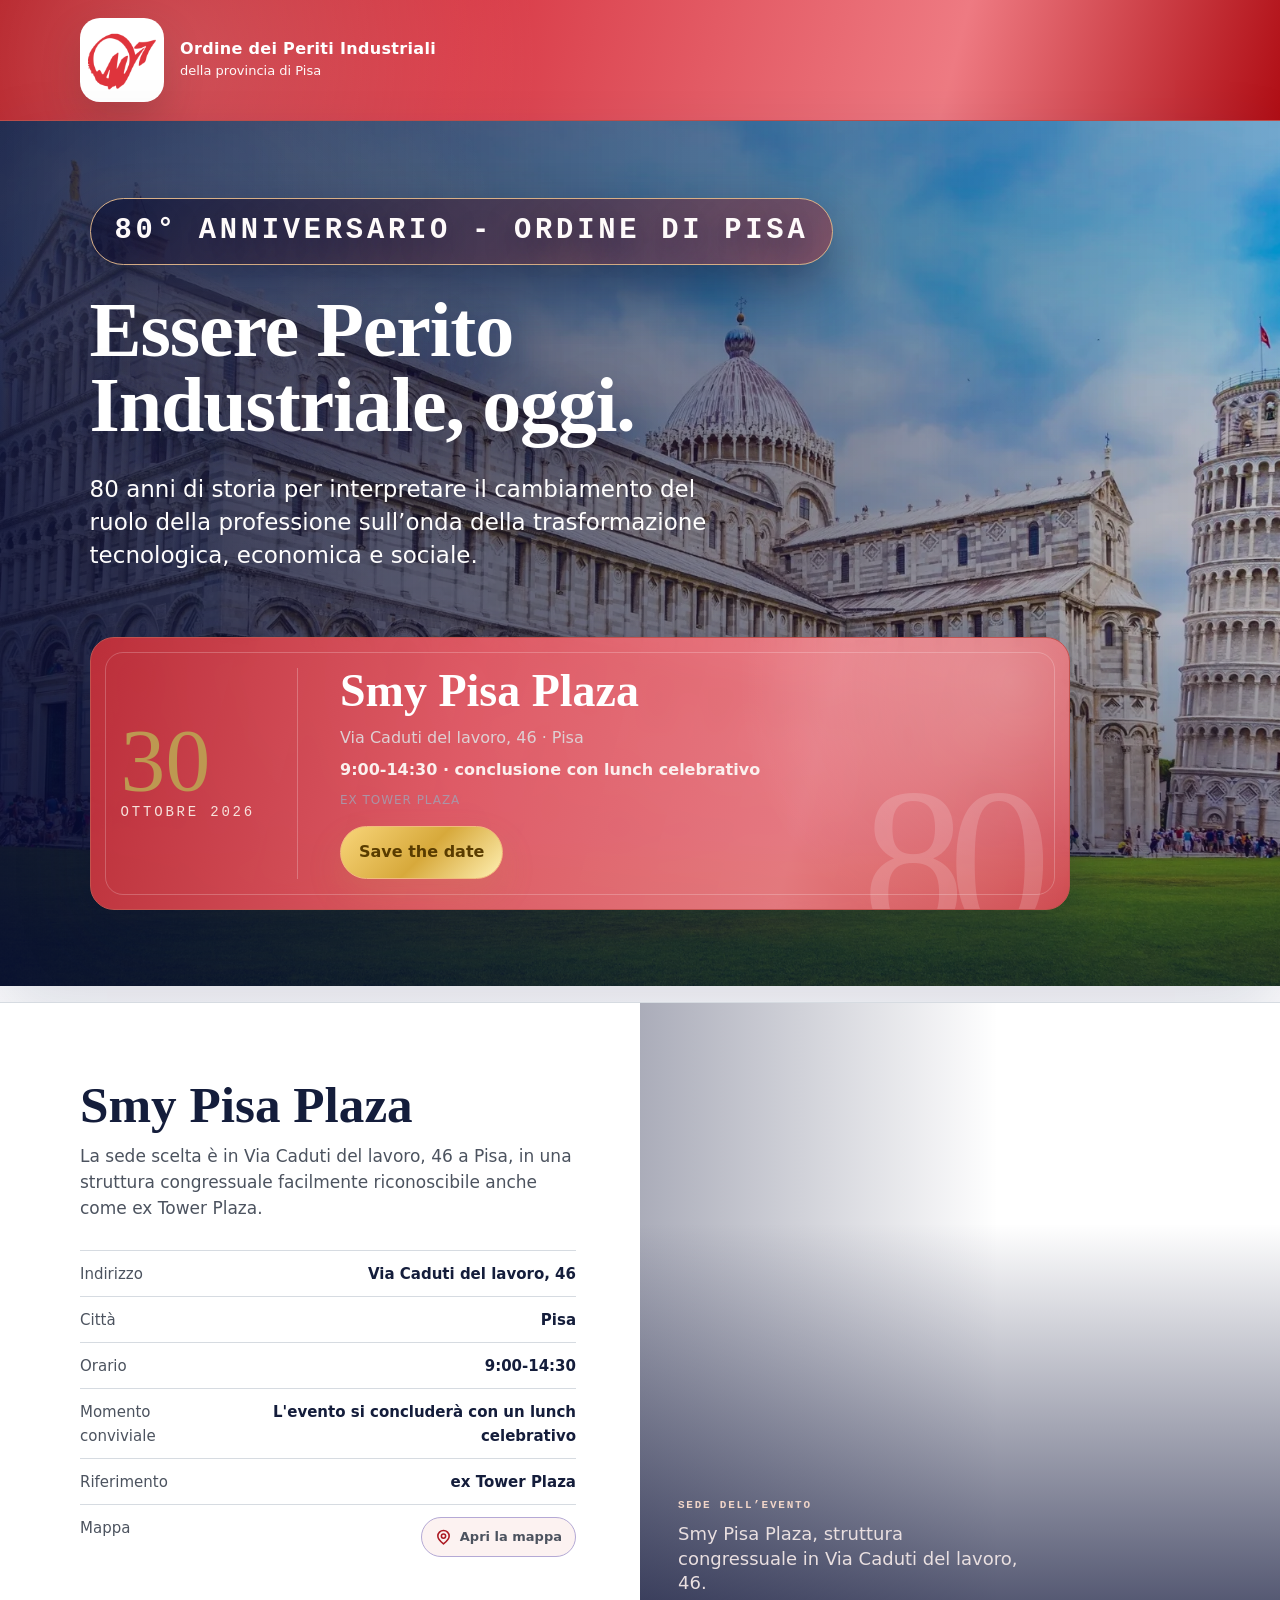
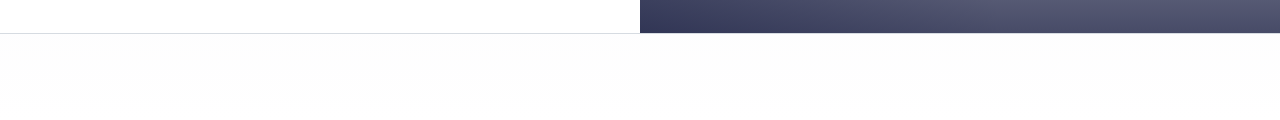
==== commit e09b011b: "feat: update cover kicker to "ORDINE DI PISA" Also ignore token.txt and .wrangler/ to keep the Cloud" ====
--- a/index.html
+++ b/index.html
@@ -7,6 +7,20 @@
   <meta name="description" content="80 anni di storia per interpretare il cambiamento del ruolo della professione sull'onda della trasformazione tecnologica, economica e sociale." />
   <meta name="robots" content="noindex, nofollow, noarchive, nosnippet, noimageindex" />
   <meta name="googlebot" content="noindex, nofollow, noarchive, nosnippet, noimageindex" />
+
+  <!-- Open Graph: anteprima link su WhatsApp, Facebook, LinkedIn, Telegram -->
+  <meta property="og:type" content="website" />
+  <meta property="og:site_name" content="80° Anniversario Periti Industriali Pisa" />
+  <meta property="og:locale" content="it_IT" />
+  <meta property="og:url" content="https://anniversario-periti.pages.dev/" />
+  <meta property="og:title" content="Essere Perito Industriale, oggi. | 80° Anniversario Periti Pisa" />
+  <meta property="og:description" content="80 anni di storia per interpretare il cambiamento del ruolo della professione sull'onda della trasformazione tecnologica, economica e sociale." />
+  <meta property="og:image" content="https://anniversario-periti.pages.dev/assets/og-preview.jpg" />
+  <meta property="og:image:secure_url" content="https://anniversario-periti.pages.dev/assets/og-preview.jpg" />
+  <meta property="og:image:type" content="image/jpeg" />
+  <meta property="og:image:width" content="1200" />
+  <meta property="og:image:height" content="630" />
+  <meta property="og:image:alt" content="Piazza dei Miracoli a Pisa: il Duomo e la Torre pendente." />
   <style>
     :root {
       --bg: oklch(98.5% 0.004 255);
@@ -860,7 +874,7 @@
     <div class="hero-shell">
       <section class="hero" aria-labelledby="hero-title">
         <div class="hero-copy">
-          <p class="cover-kicker">80° ANNIVERSARIO - PISA</p>
+          <p class="cover-kicker">80° ANNIVERSARIO - ORDINE DI PISA</p>
           <h1 id="hero-title">Essere Perito Industriale, oggi.</h1>
           <p class="lead">80 anni di storia per interpretare il cambiamento del ruolo della professione sull’onda della trasformazione tecnologica, economica e sociale.</p>
         </div>
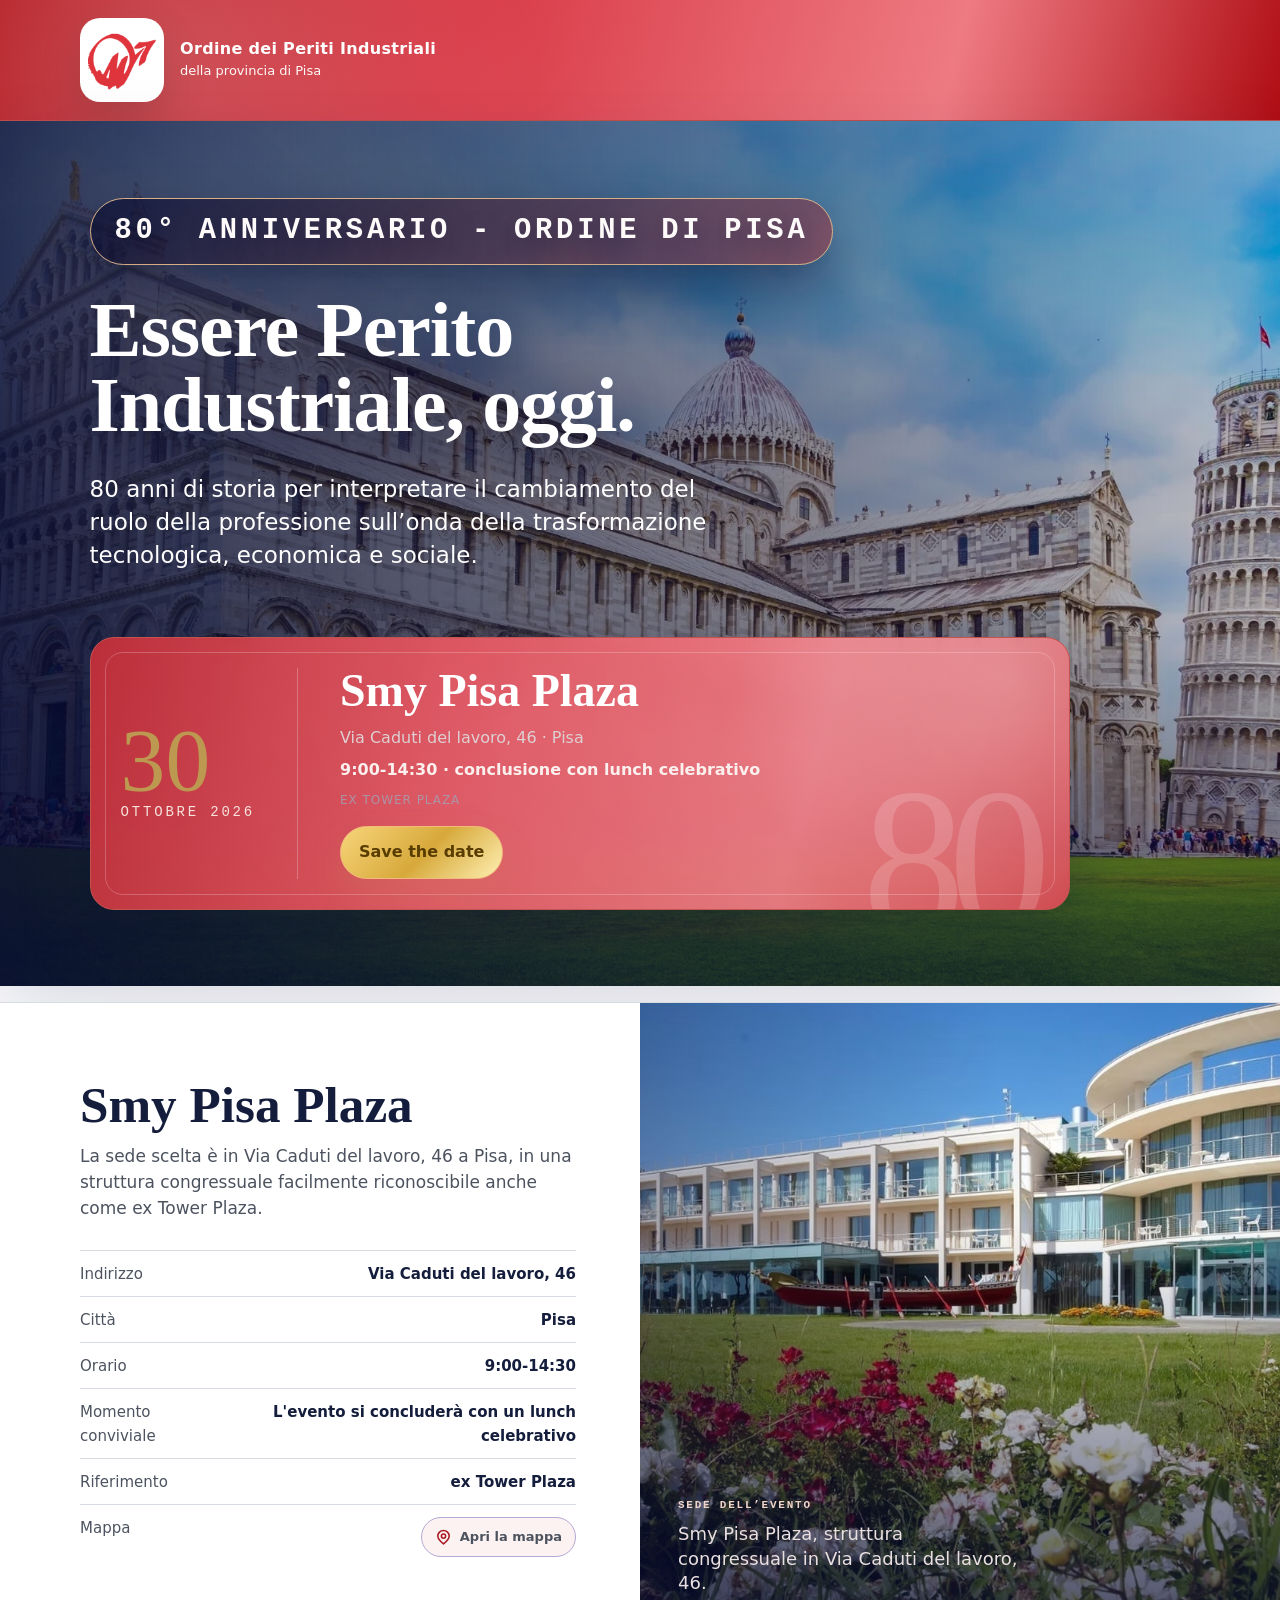
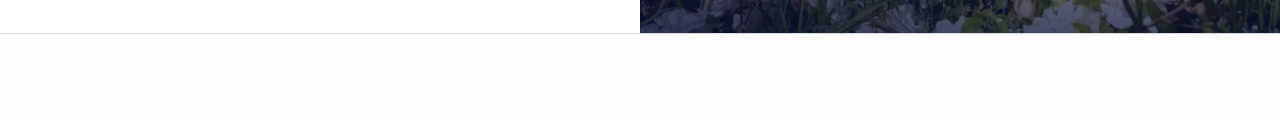
==== commit 342860c8: "feat: add A3 poster print stylesheet and generated PDF La stampa della landing produce ora un'unica " ====
--- a/index.html
+++ b/index.html
@@ -852,6 +852,107 @@
       .hero .lead { font-size: 15px; }
       .date-block .day { font-size: 52px; }
       .venue-block h2 { font-size: 28px; }
+    }
+
+    /* Poster: la stampa produce un'unica locandina A3 con il solo blocco hero. */
+    @media print {
+      @page { size: A3 portrait; margin: 0; }
+
+      /* Ogni superficie semitrasparente (ombre, gradienti con alpha) obbliga il PDF
+         a incorporare una soft mask a piena pagina: file pesante e apertura lenta.
+         In stampa si usano solo colori opachi, con un'unica velatura ad alpha
+         costante sopra la foto. */
+      * {
+        -webkit-print-color-adjust: exact;
+        print-color-adjust: exact;
+        backdrop-filter: none !important;
+        -webkit-backdrop-filter: none !important;
+        box-shadow: none !important;
+        text-shadow: none !important;
+      }
+
+      html { scroll-behavior: auto; }
+      body { background: white; }
+
+      .page {
+        min-height: 0;
+        height: calc(100vh - 2px);
+        overflow: hidden;
+        background: white;
+      }
+
+      .page::before { display: none; }
+
+      .header-band {
+        border-bottom-color: #c4353f;
+        background: linear-gradient(105deg, #b00e15 0%, #d83a46 36%, #ee7a82 74%, #b00e15 100%);
+      }
+
+      .brand-logo { border-color: #f0b9bd; }
+
+      .location-section,
+      .event-save-date { display: none; }
+
+      .topbar { padding: 26px 0; }
+      .brand-logo { width: 104px; height: 104px; }
+      .brand strong { font-size: 22px; }
+      .brand span { font-size: 17px; }
+
+      .hero {
+        min-height: 0;
+        height: calc(100vh - 157px);
+        margin: 0;
+        padding: 64px max(64px, calc((100vw - 1120px) / 2));
+        break-inside: avoid;
+        background-image: url("assets/pisa-piazza-miracoli.webp");
+        background-position: center 54%;
+        background-size: cover;
+        background-repeat: no-repeat;
+      }
+
+      /* Velatura ad alpha uniforme: nessuna soft mask, solo un valore /ca nel PDF. */
+      .hero::before {
+        background: #141731;
+        opacity: 0.58;
+      }
+
+      .cover-kicker {
+        font-size: 28px;
+        letter-spacing: 0.1em;
+        white-space: nowrap;
+        margin-bottom: 34px;
+        padding: 20px 30px;
+        border-color: #c8a05c;
+        background: linear-gradient(135deg, #1d1b3a 0%, #6a2230 100%);
+      }
+
+      .hero h1 {
+        font-size: 104px;
+        max-width: 13ch;
+      }
+
+      .hero .lead {
+        max-width: 780px;
+        margin-top: 34px;
+        font-size: 27px;
+      }
+
+      .hero .event-card {
+        gap: 48px;
+        padding: 38px;
+        border-color: #e0777f;
+        background: linear-gradient(105deg, #b81f2c 0%, #d6414b 40%, #e85c67 74%, #c92f39 100%);
+      }
+
+      .event-card::before { border-color: #e8909a; }
+      .event-card::after { display: none; }
+      .venue-block { border-left-color: #e8909a; }
+
+      .date-block .day { font-size: 116px; }
+      .date-block .month { font-size: 19px; }
+      .venue-block h2 { font-size: 56px; }
+      .venue-block p { font-size: 22px; }
+      .venue-block small { font-size: 15px; }
     }
   </style>
 </head>
